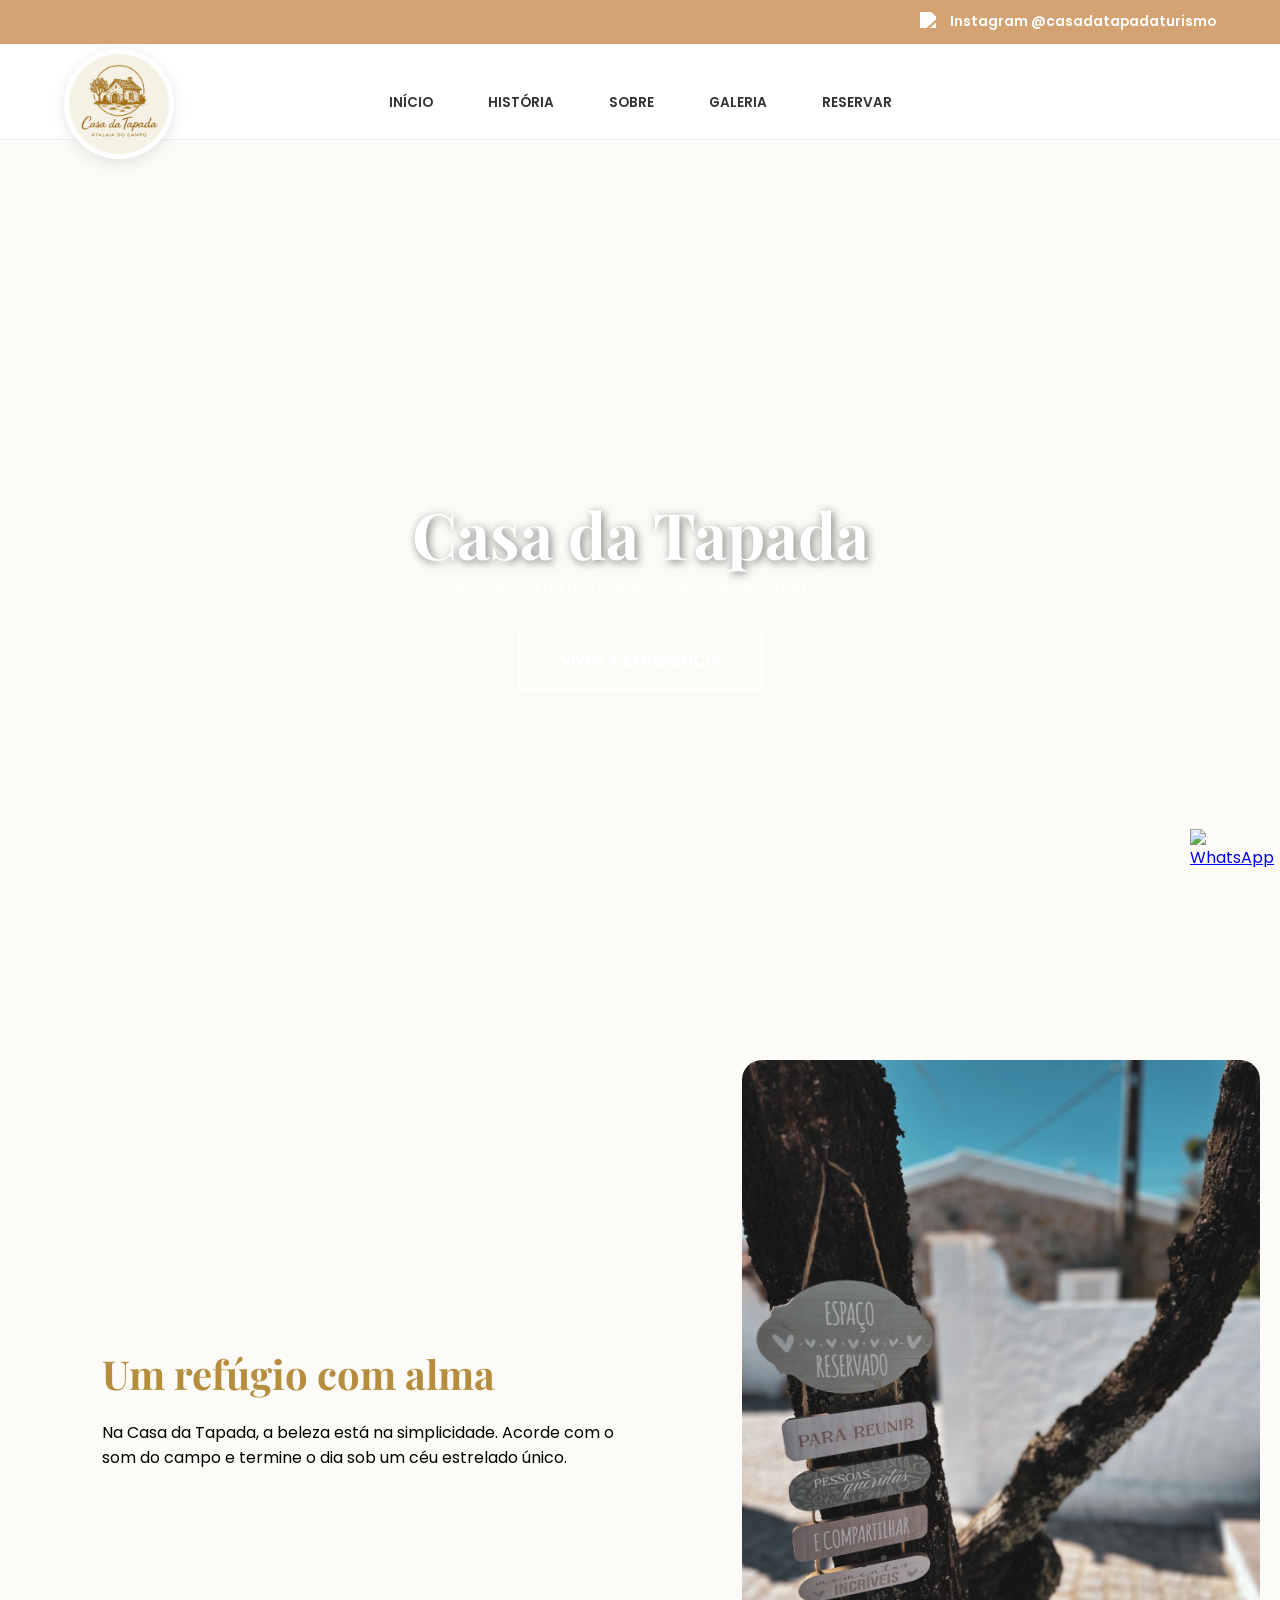
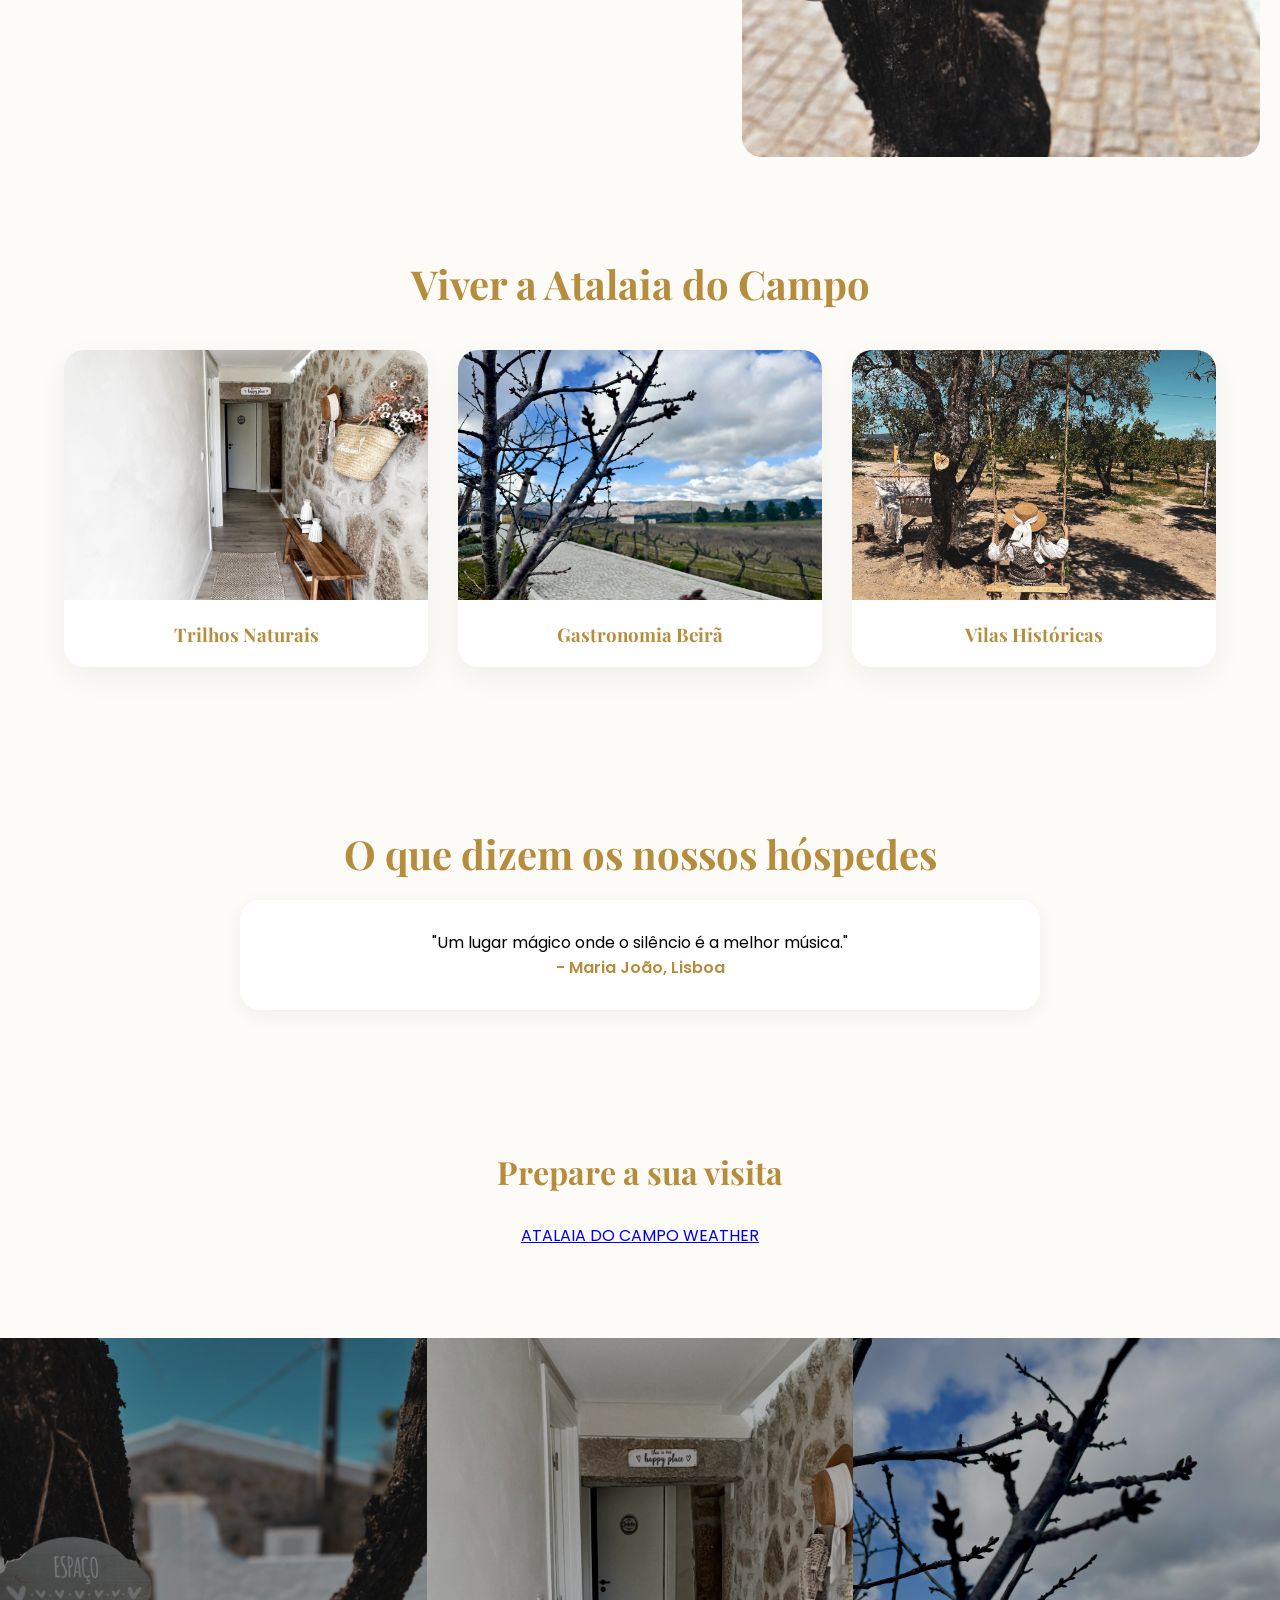
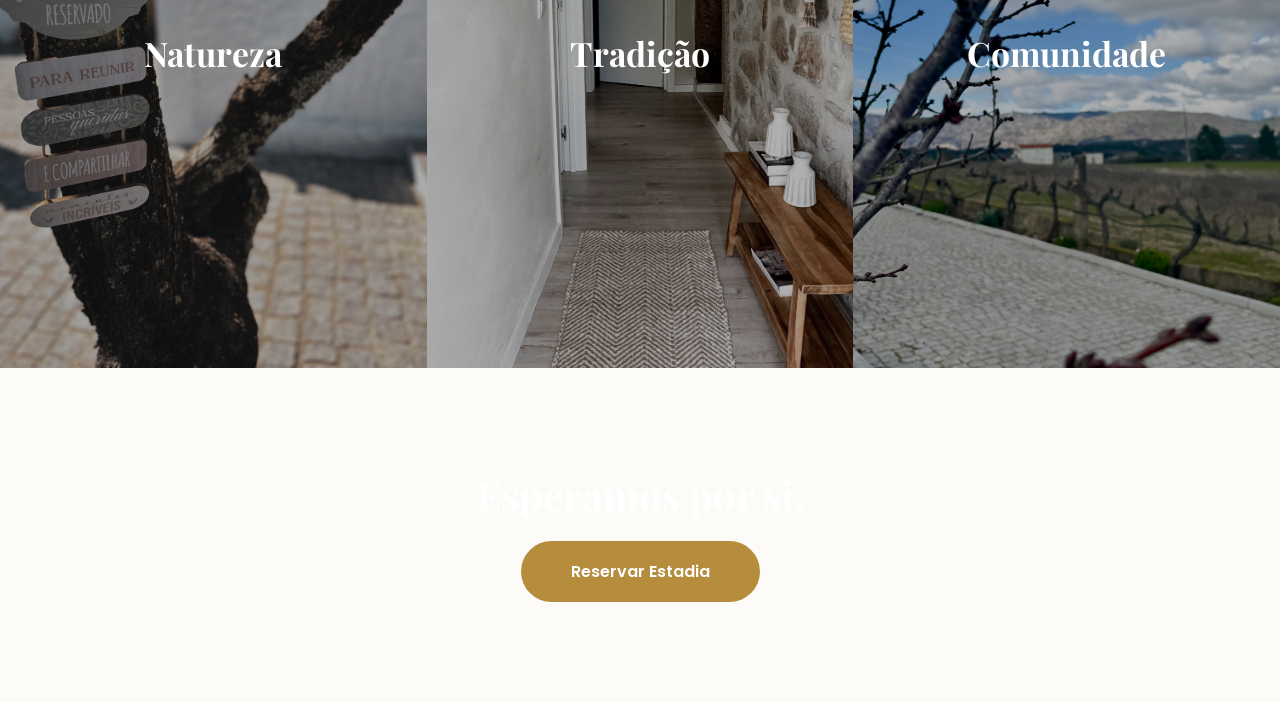
==== index.html @ 9ef747a9 "Site pagina inicial feita" ====
<!DOCTYPE html>
<html lang="pt">
<head>
    <meta charset="UTF-8">
    <meta name="viewport" content="width=device-width, initial-scale=1.0">
    <title>Casa da Tapada | Experiência Rural</title>
    <link rel="stylesheet" href="style.css">
    <link href="https://fonts.googleapis.com/css2?family=Playfair+Display:wght@400;700&family=Poppins:wght@300;400;600&display=swap" rel="stylesheet">
</head>
<body data-color="#ffffff">

    <div class="top-bar">
        <a href="https://www.instagram.com/casadatapadaturismo/" target="_blank">
            <img src="https://upload.wikimedia.org/wikipedia/commons/e/e7/Instagram_logo_2016.svg" class="insta-icon" alt="Instagram">
            Instagram @casadatapadaturismo
        </a>
    </div>

    <nav class="main-nav">
        <div class="logo-container">
            <a href="index.html"><img src="imagens/logo.jpeg" alt="Logo" class="site-logo"></a>
        </div>
        <ul class="nav-links">
            <li><a href="index.html">Início</a></li>
            <li><a href="historia.html">História</a></li>
            <li><a href="sobre.html">Sobre</a></li>
            <li><a href="galeria.html">Galeria</a></li>
            <li><a href="reservar.html">Reservar</a></li>
        </ul>
    </nav>

    <header class="hero section" data-color="#1a1a1a">
        <video autoplay muted loop playsinline id="hero-video">
            <source src="imagens/video-bg.mp4" type="video/mp4">
        </video>
        <div class="hero-content">
            <h1>Casa da Tapada</h1>
            <p>A essência da Beira Baixa na Atalaia do Campo.</p>
            <a href="#intro" class="btn-scroll">Viver a Experiência</a>
        </div>
    </header>

    <section id="intro" class="section-split section" data-color="#fdfbf7">
        <div class="split-text">
            <h2>Um refúgio com alma</h2>
            <p>Na Casa da Tapada, a beleza está na simplicidade. Acorde com o som do campo e termine o dia sob um céu estrelado único.</p>
        </div>
        <div class="split-image">
            <img src="imagens/foto1.jpeg" alt="Refúgio">
        </div>
    </section>

    <section class="section-activities section" data-color="#ffffff">
        <div class="container-atividades">
            <h2 style="font-family:'Playfair Display'; color:#b58d3d; font-size: 2.5rem; margin-bottom: 40px; text-align: center;">Viver a Atalaia do Campo</h2>
            <div class="grid-atividades">
                <div class="atividade"><img src="imagens/foto2.jpeg"><h3>Trilhos Naturais</h3></div>
                <div class="atividade"><img src="imagens/foto3.jpeg"><h3>Gastronomia Beirã</h3></div>
                <div class="atividade"><img src="imagens/foto4.jpeg"><h3>Vilas Históricas</h3></div>
            </div>
        </div>
    </section>

    <section class="section-testimonials section" data-color="#f4f1ea">
        <div class="testimonial-container" style="max-width: 800px; margin: 0 auto; text-align: center;">
            <h2 style="font-family:'Playfair Display'; color:#b58d3d; font-size: 2.5rem;">O que dizem os nossos hóspedes</h2>
            <div class="testimonial-card">
                <p>"Um lugar mágico onde o silêncio é a melhor música."</p>
                <span style="font-weight:600; color:#b58d3d;">- Maria João, Lisboa</span>
            </div>
        </div>
    </section>

    <section class="section-weather section" data-color="#ffffff">
        <div class="weather-container">
            <h3 style="font-family:'Playfair Display'; color:#b58d3d; font-size: 2rem; text-align: center;">Prepare a sua visita</h3>
            <div class="widget-box">
                <a class="weatherwidget-io" href="https://forecast7.com/en/40d05n7d43/atalaia-do-campo/" data-label_1="ATALAIA DO CAMPO" data-label_2="WEATHER" data-theme="original" data-basecolor="#d4a373" >ATALAIA DO CAMPO WEATHER</a>
                <script>!function(d,s,id){var js,fjs=d.getElementsByTagName(s)[0];if(!d.getElementById(id)){js=d.createElement(s);js.id=id;js.src='https://weatherwidget.io/js/widget.min.js';fjs.parentNode.insertBefore(js,fjs);}}(document,'script','weatherwidget-io-js');</script>
            </div>
        </div>
    </section>

    <section class="section-full-grid section" data-color="#e8e2d6">
        <div class="full-grid">
            <div class="card-full card1"><div class="overlay"><h3>Natureza</h3></div></div>
            <div class="card-full card2"><div class="overlay"><h3>Tradição</h3></div></div>
            <div class="card-full card3"><div class="overlay"><h3>Comunidade</h3></div></div>
        </div>
    </section>

    <footer class="footer-dark section" data-color="#1a1a1a">
        <h2 style="font-family:'Playfair Display'; font-size: 2.5rem;">Esperamos por si.</h2>
        <a href="reservar.html" class="btn-footer">Reservar Estadia</a>
    </footer>

    <a href="https://wa.me/351912345678" class="whatsapp-btn" target="_blank">
        <img src="https://upload.wikimedia.org/wikipedia/commons/6/6b/WhatsApp.svg" alt="WhatsApp">
    </a>

    <script>
        const sections = document.querySelectorAll('.section');
        const observer = new IntersectionObserver((entries) => {
            entries.forEach(entry => {
                if (entry.isIntersecting) {
                    document.body.style.backgroundColor = entry.target.getAttribute('data-color');
                }
            });
        }, { threshold: 0.5 });
        sections.forEach(s => observer.observe(s));
    </script>
</body>
</html>
---- style.css ----
/* 1. RESET E DEFINIÇÕES GERAIS */
* { margin: 0; padding: 0; box-sizing: border-box; }
body { 
    font-family: 'Poppins', sans-serif; 
    transition: background-color 0.8s ease; 
    overflow-x: hidden; 
    background-color: #ffffff; 
}

/* 2. BARRA SUPERIOR (Instagram + Ícone) */
.top-bar {
    background-color: #d4a373;
    padding: 12px 5%;
    display: flex;
    justify-content: flex-end;
    align-items: center;
    position: relative;
    z-index: 3000;
}

.top-bar a {
    text-decoration: none;
    color: #fff;
    font-size: 0.85rem;
    font-weight: 600;
    display: flex;
    align-items: center;
    gap: 10px;
}

.insta-icon {
    width: 20px;
    height: 20px;
    filter: brightness(0) invert(1); /* Ícone branco */
}

/* 3. MENU COM LOGO E CÁPSULAS */
.main-nav {
    display: flex;
    justify-content: center;
    align-items: center;
    padding: 45px 5% 25px 5%;
    background: #fff;
    position: sticky;
    top: 0;
    z-index: 2000;
    border-bottom: 1px solid #eee;
}

.logo-container {
    position: absolute;
    left: 5%;
    top: 5px; /* Evita que a barra castanha tape o logo */
}

.site-logo { 
    height: 110px;
    width: auto;
    border-radius: 50%;
    background: #fff;
    padding: 5px;
    box-shadow: 0 4px 15px rgba(0,0,0,0.1);
    transition: 0.3s;
}

.site-logo:hover { transform: scale(1.05); }

.nav-links { display: flex; list-style: none; gap: 15px; }

.nav-links a { 
    text-decoration: none; 
    color: #333; 
    font-weight: 600; 
    text-transform: uppercase; 
    font-size: 0.85rem; 
    position: relative; 
    z-index: 2; 
    padding: 12px 20px; 
    transition: 0.3s;
}

/* Efeito Cápsula ao passar o rato */
.nav-links a::before {
    content: ''; 
    position: absolute; 
    top: 50%; 
    left: 50%; 
    width: 0; 
    height: 42px;
    background-color: #d4a373; 
    border-radius: 25px; 
    transform: translate(-50%, -50%);
    z-index: -1; 
    transition: 0.3s; 
    opacity: 0;
}

.nav-links a:hover { color: #fff; }
.nav-links a:hover::before { width: 100%; opacity: 1; }

/* 4. PÁGINA INICIAL (Hero, Seções, etc) */
.hero { 
    height: 100vh; 
    position: relative; 
    display: flex; 
    align-items: center; 
    justify-content: center; 
    overflow: hidden; 
    color: #fff; 
    text-align: center; 
}

#hero-video { 
    position: absolute; 
    top: 0; 
    left: 0; 
    width: 100%; 
    height: 100%; 
    object-fit: cover; 
    z-index: -1; 
}

.hero h1 { 
    font-family: 'Playfair Display', serif; 
    font-size: clamp(2.5rem, 8vw, 4rem); 
    text-shadow: 2px 2px 10px rgba(0,0,0,0.5); 
}

.btn-scroll { 
    display: inline-block; 
    margin-top: 30px; 
    padding: 15px 40px; 
    border: 2px solid #fff; 
    color: #fff; 
    text-decoration: none; 
    font-weight: 600; 
    text-transform: uppercase; 
}

/* 5. SECÇÕES DINÂMICAS */
.section-split { display: flex; flex-wrap: wrap; background: transparent; }
.split-text { flex: 1; padding: 8%; display: flex; flex-direction: column; justify-content: center; }
.split-text h2 { font-family: 'Playfair Display', serif; color: #b58d3d; font-size: 2.5rem; margin-bottom: 20px; }
.split-image { flex: 1; padding: 20px; }
.split-image img { width: 100%; height: 100%; object-fit: cover; border-radius: 20px; }

.section-activities { padding: 80px 5%; text-align: center; }
.grid-atividades { display: grid; grid-template-columns: repeat(auto-fit, minmax(280px, 1fr)); gap: 30px; margin-top: 40px; }
.atividade { border-radius: 20px; overflow: hidden; background: #fff; box-shadow: 0 10px 30px rgba(0,0,0,0.05); padding-bottom: 20px; }
.atividade img { width: 100%; height: 250px; object-fit: cover; }
.atividade h3 { margin-top: 15px; color: #b58d3d; font-family: 'Playfair Display'; }

.section-testimonials { padding: 80px 10%; text-align: center; }
.testimonial-card { background: #fff; padding: 30px; border-radius: 20px; box-shadow: 0 5px 20px rgba(0,0,0,0.05); margin-top: 20px; }

.section-weather { padding: 60px 10%; text-align: center; }
.widget-box { max-width: 800px; margin: 30px auto; border-radius: 15px; overflow: hidden; }

/* 6. GRID FULL WIDTH (Imagens de Fundo) */
.full-grid { display: flex; width: 100%; height: 70vh; }
.card-full { flex: 1; position: relative; background-size: cover; background-position: center; transition: 0.7s cubic-bezier(0.4, 0, 0.2, 1); cursor: pointer; }
.card-full:hover { flex: 1.8; }

.card1 { background-image: url('imagens/foto1.jpeg'); } /* Alterei para fotos que já tens */
.card2 { background-image: url('imagens/foto2.jpeg'); }
.card3 { background-image: url('imagens/foto3.jpeg'); }

.overlay { 
    position: absolute; width: 100%; height: 100%; 
    background: rgba(0,0,0,0.3); display: flex; align-items: center; 
    justify-content: center; color: #fff; font-family: 'Playfair Display'; font-size: 1.8rem; 
}

/* 7. PÁGINAS INTERNAS E RESERVAS */
.conteudo-interno { padding: 80px 10%; text-align: center; max-width: 1000px; margin: 0 auto; }
.conteudo-interno h1 { font-family: 'Playfair Display', serif; font-size: 3rem; color: #b58d3d; margin-bottom: 20px; }
.img-interna { width: 100%; border-radius: 20px; margin-top: 30px; }

.contactos-lista {
    margin: 40px auto; max-width: 500px; text-align: left; 
    background: #fdfbf7; padding: 30px; border-radius: 20px; border: 1px solid #f0e6d2;
}
.contacto-item { margin-bottom: 20px; border-bottom: 1px solid #f0e6d2; padding-bottom: 10px; }
.contacto-item strong { color: #b58d3d; display: block; font-size: 0.8rem; text-transform: uppercase; }
.contacto-item a { text-decoration: none; color: #333; font-weight: 500; font-size: 1.1rem; }

/* 8. GRID GALERIA */
.grid-galeria { display: grid; grid-template-columns: repeat(auto-fit, minmax(300px, 1fr)); gap: 20px; padding: 40px 0; }
.grid-galeria img { width: 100%; height: 400px; object-fit: cover; border-radius: 15px; }

/* 9. RODAPÉ */
.footer-dark { padding: 100px 5%; text-align: center; color: #fff; background: transparent; }
.btn-footer { 
    display: inline-block; background: #b58d3d; color: #fff; padding: 18px 50px; 
    border-radius: 50px; text-decoration: none; font-weight: 600; margin-top: 20px; 
}

/* MOBILE */
@media (max-width: 768px) {
    .main-nav { flex-direction: column; height: auto; padding-top: 80px; }
    .logo-container { top: -60px; left: 50%; transform: translateX(-50%); }
    .nav-links { gap: 10px; flex-wrap: wrap; justify-content: center; }
    .nav-links a { font-size: 0.75rem; padding: 8px 12px; }
    .full-grid { flex-direction: column; height: auto; }
    .card-full { height: 350px; }
}

.whatsapp-btn { position: fixed; bottom: 30px; right: 30px; width: 60px; z-index: 3000; }
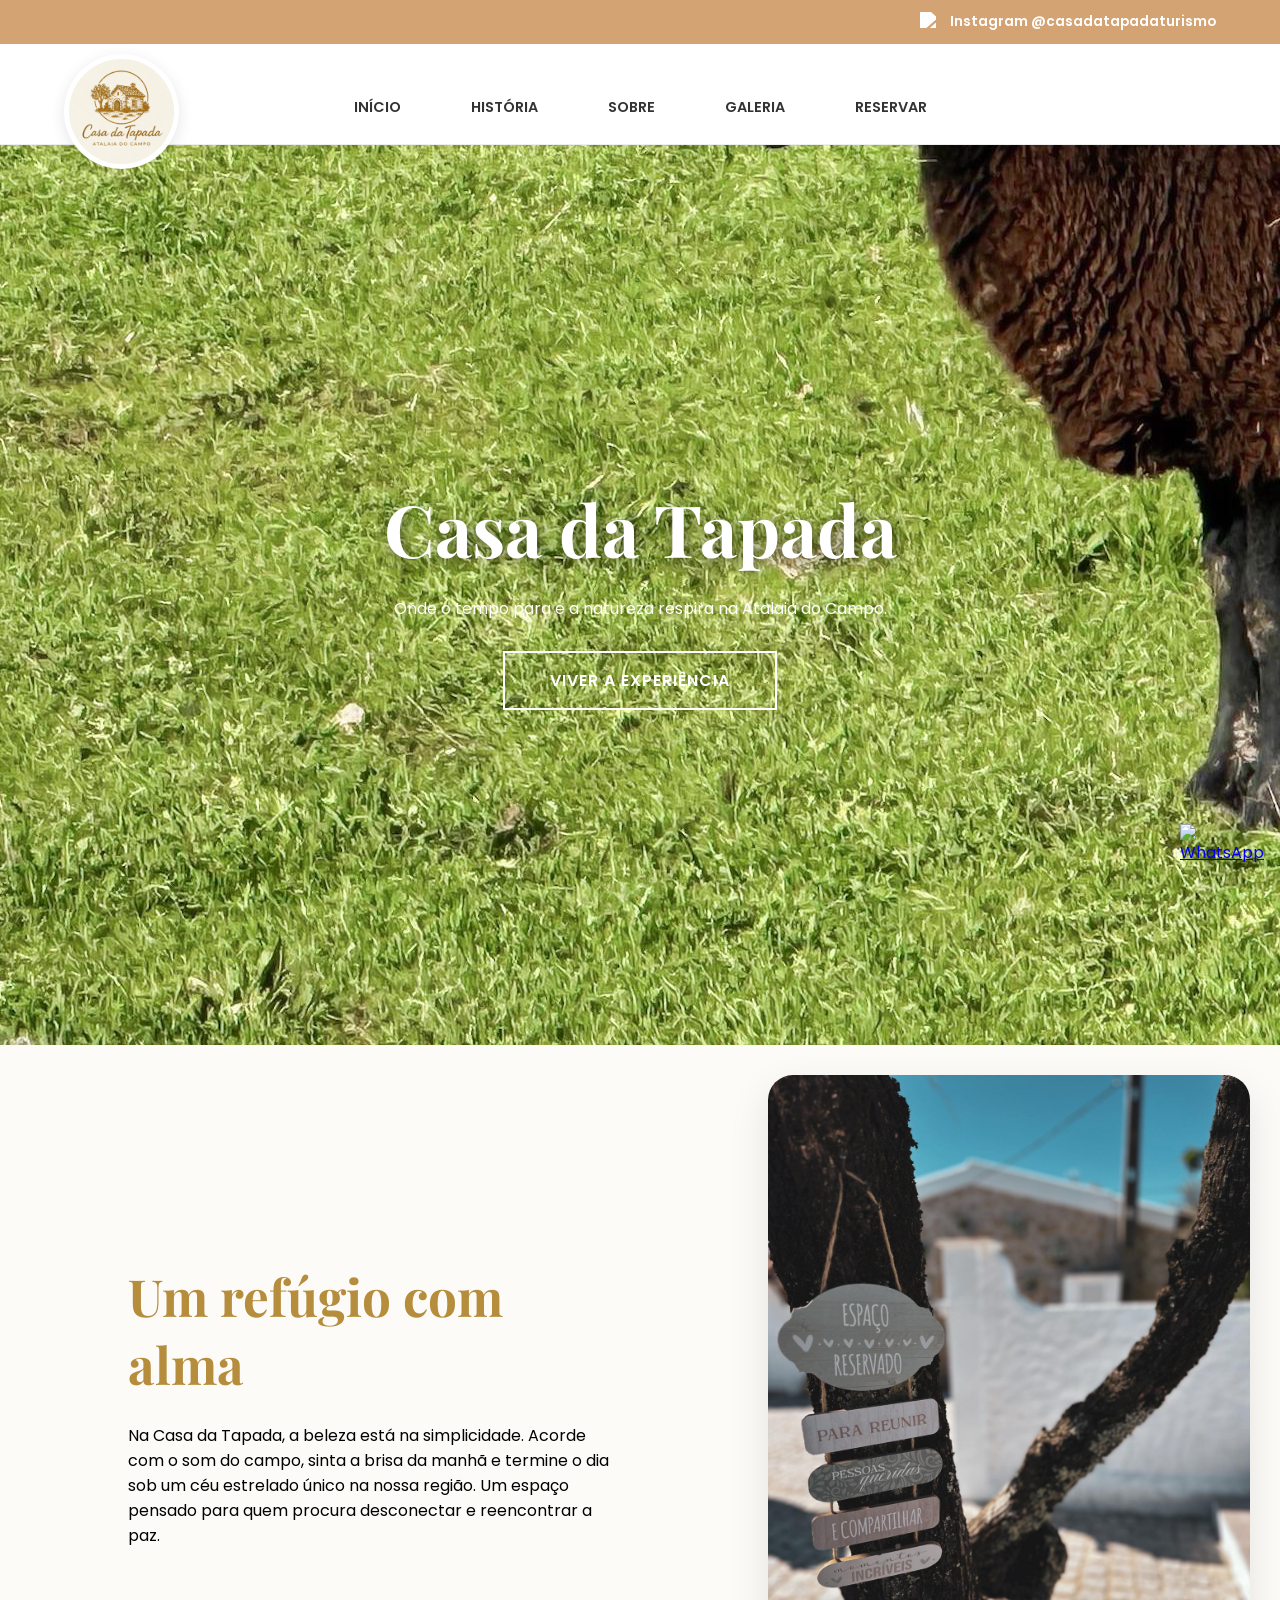
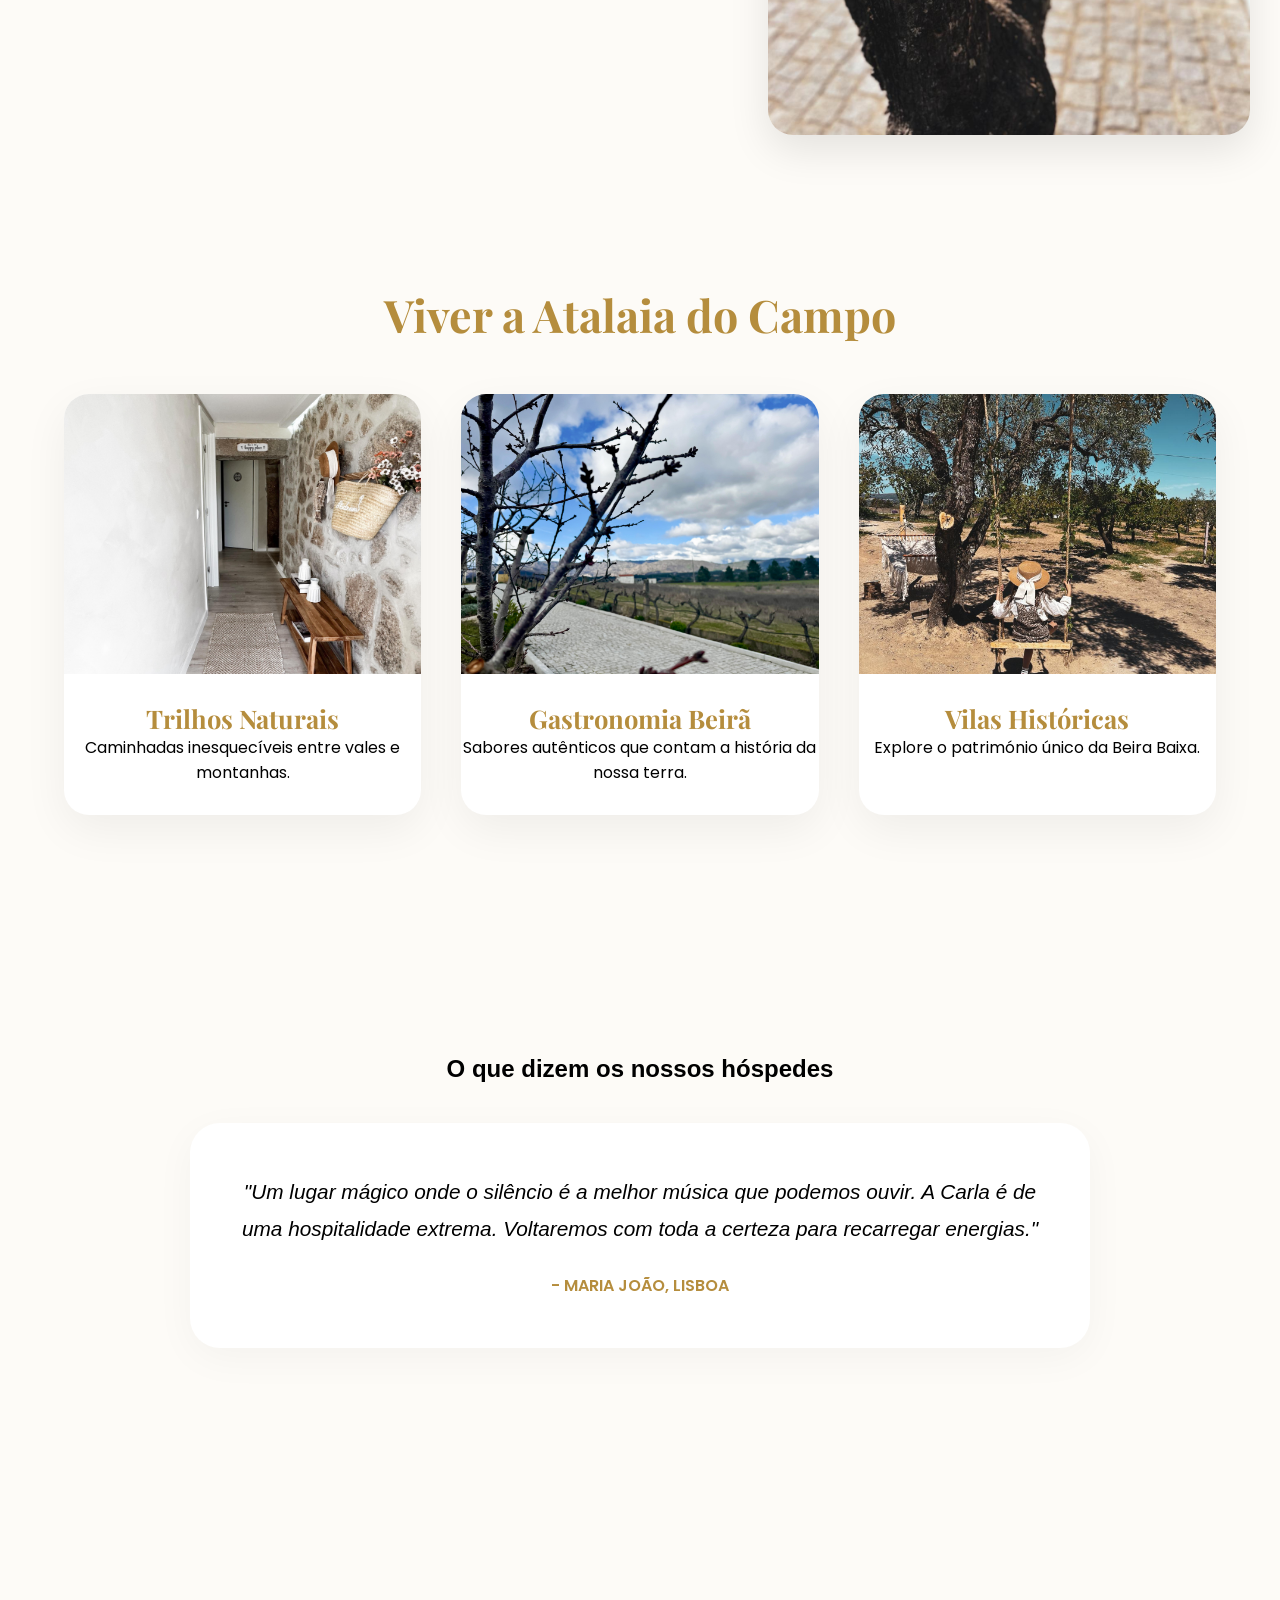
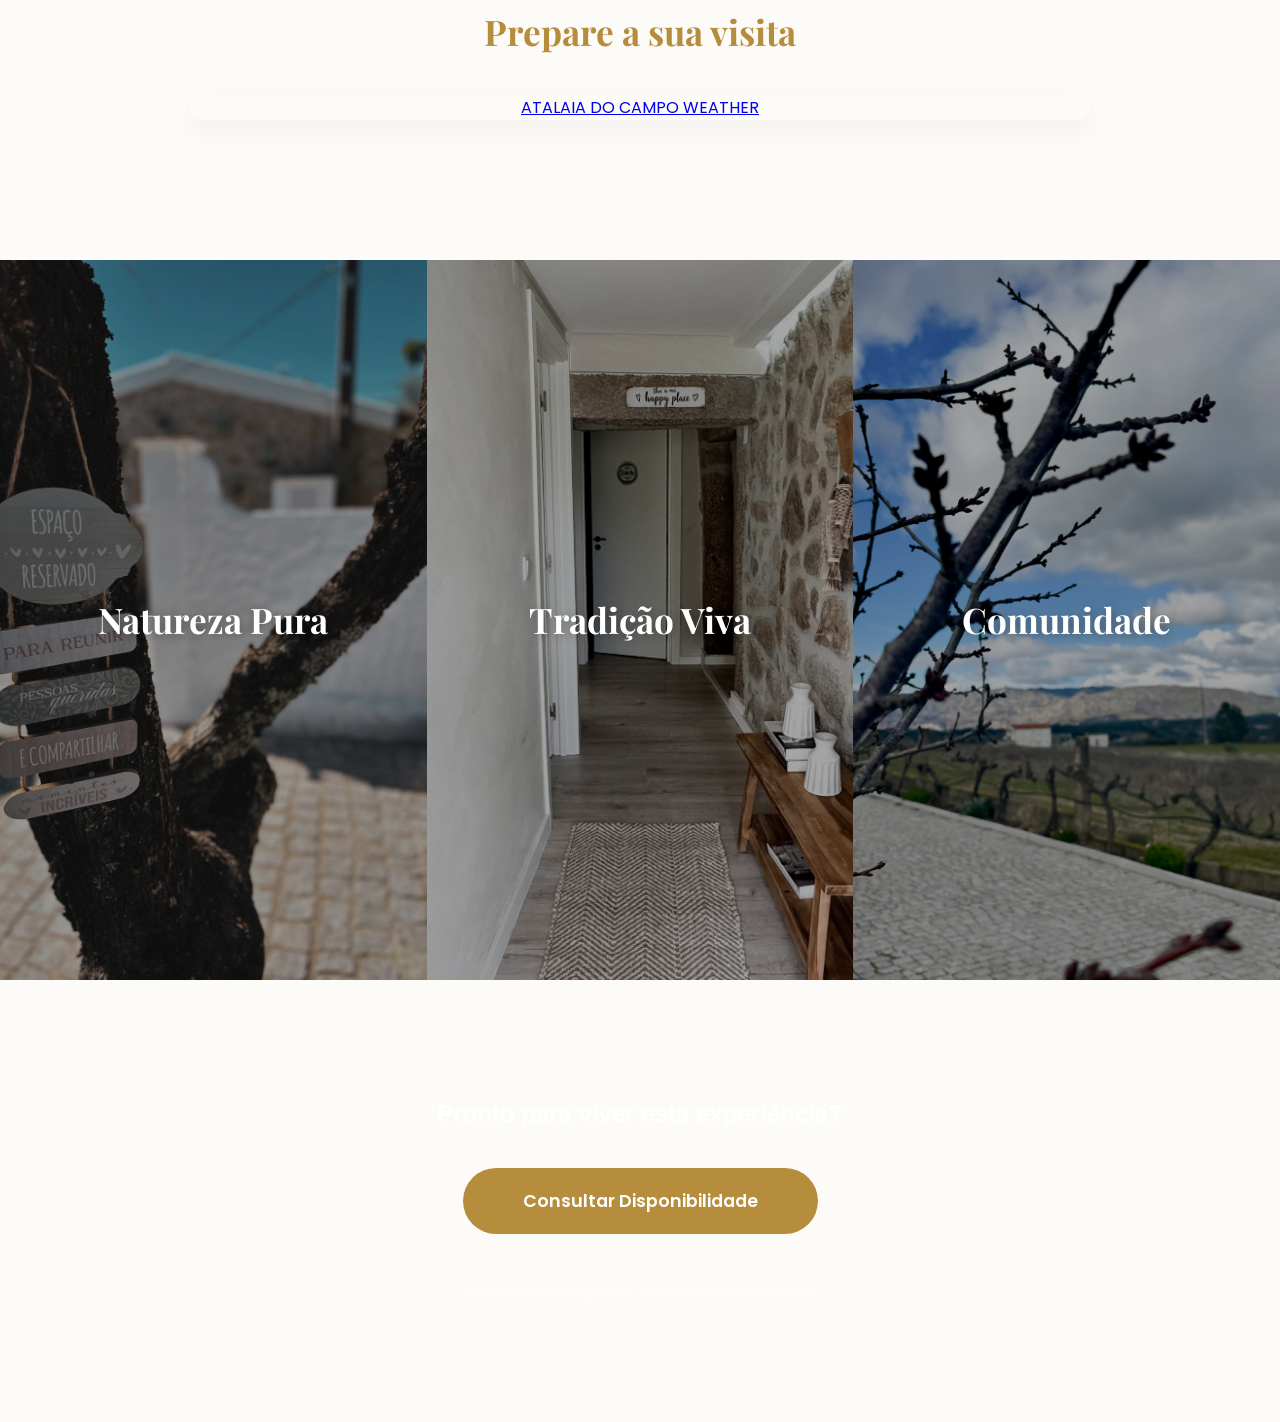
==== commit c40a25d1: "Add files via upload" ====
--- a/index.html
+++ b/index.html
@@ -18,7 +18,9 @@
 
     <nav class="main-nav">
         <div class="logo-container">
-            <a href="index.html"><img src="imagens/logo.jpeg" alt="Logo" class="site-logo"></a>
+            <a href="index.html">
+                <img src="imagens/logo.jpeg" alt="Logo Casa da Tapada" class="site-logo">
+            </a>
         </div>
         <ul class="nav-links">
             <li><a href="index.html">Início</a></li>
@@ -30,12 +32,12 @@
     </nav>
 
     <header class="hero section" data-color="#1a1a1a">
-        <video autoplay muted loop playsinline id="hero-video">
+        <video autoplay muted loop playsinline poster="imagens/hero.jpeg" id="hero-video">
             <source src="imagens/video-bg.mp4" type="video/mp4">
         </video>
         <div class="hero-content">
             <h1>Casa da Tapada</h1>
-            <p>A essência da Beira Baixa na Atalaia do Campo.</p>
+            <p>Onde o tempo para e a natureza respira na Atalaia do Campo.</p>
             <a href="#intro" class="btn-scroll">Viver a Experiência</a>
         </div>
     </header>
@@ -43,55 +45,76 @@
     <section id="intro" class="section-split section" data-color="#fdfbf7">
         <div class="split-text">
             <h2>Um refúgio com alma</h2>
-            <p>Na Casa da Tapada, a beleza está na simplicidade. Acorde com o som do campo e termine o dia sob um céu estrelado único.</p>
+            <p>Na Casa da Tapada, a beleza está na simplicidade. Acorde com o som do campo, sinta a brisa da manhã e termine o dia sob um céu estrelado único na nossa região. Um espaço pensado para quem procura desconectar e reencontrar a paz.</p>
         </div>
         <div class="split-image">
-            <img src="imagens/foto1.jpeg" alt="Refúgio">
+            <img src="imagens/foto1.jpeg" alt="Refúgio Rural">
         </div>
     </section>
 
     <section class="section-activities section" data-color="#ffffff">
         <div class="container-atividades">
-            <h2 style="font-family:'Playfair Display'; color:#b58d3d; font-size: 2.5rem; margin-bottom: 40px; text-align: center;">Viver a Atalaia do Campo</h2>
+            <h2 style="font-family:'Playfair Display'; color:#b58d3d; font-size: 2.8rem; margin-bottom: 50px; text-align: center;">Viver a Atalaia do Campo</h2>
             <div class="grid-atividades">
-                <div class="atividade"><img src="imagens/foto2.jpeg"><h3>Trilhos Naturais</h3></div>
-                <div class="atividade"><img src="imagens/foto3.jpeg"><h3>Gastronomia Beirã</h3></div>
-                <div class="atividade"><img src="imagens/foto4.jpeg"><h3>Vilas Históricas</h3></div>
+                <div class="atividade">
+                    <img src="imagens/foto2.jpeg" alt="Trilhos">
+                    <div class="atividade-info">
+                        <h3>Trilhos Naturais</h3>
+                        <p>Caminhadas inesquecíveis entre vales e montanhas.</p>
+                    </div>
+                </div>
+                <div class="atividade">
+                    <img src="imagens/foto3.jpeg" alt="Gastronomia">
+                    <div class="atividade-info">
+                        <h3>Gastronomia Beirã</h3>
+                        <p>Sabores autênticos que contam a história da nossa terra.</p>
+                    </div>
+                </div>
+                <div class="atividade">
+                    <img src="imagens/foto4.jpeg" alt="Vilas">
+                    <div class="atividade-info">
+                        <h3>Vilas Históricas</h3>
+                        <p>Explore o património único da Beira Baixa.</p>
+                    </div>
+                </div>
             </div>
         </div>
     </section>
 
     <section class="section-testimonials section" data-color="#f4f1ea">
-        <div class="testimonial-container" style="max-width: 800px; margin: 0 auto; text-align: center;">
-            <h2 style="font-family:'Playfair Display'; color:#b58d3d; font-size: 2.5rem;">O que dizem os nossos hóspedes</h2>
+        <div class="testimonial-container">
+            <h2>O que dizem os nossos hóspedes</h2>
             <div class="testimonial-card">
-                <p>"Um lugar mágico onde o silêncio é a melhor música."</p>
-                <span style="font-weight:600; color:#b58d3d;">- Maria João, Lisboa</span>
+                <p>"Um lugar mágico onde o silêncio é a melhor música que podemos ouvir. A Carla é de uma hospitalidade extrema. Voltaremos com toda a certeza para recarregar energias."</p>
+                <span>- Maria João, Lisboa</span>
             </div>
         </div>
     </section>
 
     <section class="section-weather section" data-color="#ffffff">
         <div class="weather-container">
-            <h3 style="font-family:'Playfair Display'; color:#b58d3d; font-size: 2rem; text-align: center;">Prepare a sua visita</h3>
+            <h3 style="font-family:'Playfair Display'; color:#b58d3d; font-size: 2.2rem; text-align: center;">Prepare a sua visita</h3>
             <div class="widget-box">
                 <a class="weatherwidget-io" href="https://forecast7.com/en/40d05n7d43/atalaia-do-campo/" data-label_1="ATALAIA DO CAMPO" data-label_2="WEATHER" data-theme="original" data-basecolor="#d4a373" >ATALAIA DO CAMPO WEATHER</a>
-                <script>!function(d,s,id){var js,fjs=d.getElementsByTagName(s)[0];if(!d.getElementById(id)){js=d.createElement(s);js.id=id;js.src='https://weatherwidget.io/js/widget.min.js';fjs.parentNode.insertBefore(js,fjs);}}(document,'script','weatherwidget-io-js');</script>
+                <script>
+                !function(d,s,id){var js,fjs=d.getElementsByTagName(s)[0];if(!d.getElementById(id)){js=d.createElement(s);js.id=id;js.src='https://weatherwidget.io/js/widget.min.js';fjs.parentNode.insertBefore(js,fjs);}}(document,'script','weatherwidget-io-js');
+                </script>
             </div>
         </div>
     </section>
 
     <section class="section-full-grid section" data-color="#e8e2d6">
         <div class="full-grid">
-            <div class="card-full card1"><div class="overlay"><h3>Natureza</h3></div></div>
-            <div class="card-full card2"><div class="overlay"><h3>Tradição</h3></div></div>
+            <div class="card-full card1"><div class="overlay"><h3>Natureza Pura</h3></div></div>
+            <div class="card-full card2"><div class="overlay"><h3>Tradição Viva</h3></div></div>
             <div class="card-full card3"><div class="overlay"><h3>Comunidade</h3></div></div>
         </div>
     </section>
 
     <footer class="footer-dark section" data-color="#1a1a1a">
-        <h2 style="font-family:'Playfair Display'; font-size: 2.5rem;">Esperamos por si.</h2>
-        <a href="reservar.html" class="btn-footer">Reservar Estadia</a>
+        <h2>Pronto para viver esta experiência?</h2>
+        <a href="reservar.html" class="btn-footer">Consultar Disponibilidade</a>
+        <p style="margin-top: 50px; opacity: 0.5; font-size: 0.8rem;">© 2026 Casa da Tapada - Atalaia do Campo, Fundão</p>
     </footer>
 
     <a href="https://wa.me/351912345678" class="whatsapp-btn" target="_blank">
--- a/style.css
+++ b/style.css
@@ -1,10 +1,10 @@
-/* 1. RESET E DEFINIÇÕES GERAIS */
+/* 1. CONFIGURAÇÕES GERAIS */
 * { margin: 0; padding: 0; box-sizing: border-box; }
 body { 
     font-family: 'Poppins', sans-serif; 
     transition: background-color 0.8s ease; 
     overflow-x: hidden; 
-    background-color: #ffffff; 
+    background-color: #fff;
 }
 
 /* 2. BARRA SUPERIOR (Instagram + Ícone) */
@@ -15,7 +15,7 @@
     justify-content: flex-end;
     align-items: center;
     position: relative;
-    z-index: 3000;
+    z-index: 4000; /* Garante que fica sempre no topo */
 }
 
 .top-bar a {
@@ -31,30 +31,30 @@
 .insta-icon {
     width: 20px;
     height: 20px;
-    filter: brightness(0) invert(1); /* Ícone branco */
-}
-
-/* 3. MENU COM LOGO E CÁPSULAS */
+    filter: brightness(0) invert(1);
+}
+
+/* 3. MENU E LOGO (Corrigido para o Logo não ser tapado) */
 .main-nav {
     display: flex;
     justify-content: center;
     align-items: center;
-    padding: 45px 5% 25px 5%;
+    padding: 50px 5% 25px 5%; /* Espaço extra no topo para o logo */
     background: #fff;
     position: sticky;
     top: 0;
-    z-index: 2000;
+    z-index: 3000;
     border-bottom: 1px solid #eee;
 }
 
 .logo-container {
     position: absolute;
     left: 5%;
-    top: 5px; /* Evita que a barra castanha tape o logo */
+    top: 10px; /* Logo desce um pouco para fugir da barra castanha */
 }
 
 .site-logo { 
-    height: 110px;
+    height: 115px; /* Logo grande e visível */
     width: auto;
     border-radius: 50%;
     background: #fff;
@@ -63,42 +63,40 @@
     transition: 0.3s;
 }
 
-.site-logo:hover { transform: scale(1.05); }
-
-.nav-links { display: flex; list-style: none; gap: 15px; }
+.nav-links { display: flex; list-style: none; gap: 20px; }
 
 .nav-links a { 
     text-decoration: none; 
     color: #333; 
     font-weight: 600; 
     text-transform: uppercase; 
-    font-size: 0.85rem; 
+    font-size: 0.9rem; 
     position: relative; 
     z-index: 2; 
-    padding: 12px 20px; 
+    padding: 12px 25px; 
     transition: 0.3s;
 }
 
-/* Efeito Cápsula ao passar o rato */
+/* Efeito Cápsula nas Nav Links */
 .nav-links a::before {
     content: ''; 
     position: absolute; 
     top: 50%; 
     left: 50%; 
     width: 0; 
-    height: 42px;
+    height: 45px;
     background-color: #d4a373; 
-    border-radius: 25px; 
+    border-radius: 30px; 
     transform: translate(-50%, -50%);
     z-index: -1; 
     transition: 0.3s; 
     opacity: 0;
 }
 
-.nav-links a:hover { color: #fff; }
+.nav-links a:hover { color: #fff; transform: scale(1.1); }
 .nav-links a:hover::before { width: 100%; opacity: 1; }
 
-/* 4. PÁGINA INICIAL (Hero, Seções, etc) */
+/* 4. HERO VIDEO (Correção Full-Screen) */
 .hero { 
     height: 100vh; 
     position: relative; 
@@ -112,97 +110,103 @@
 
 #hero-video { 
     position: absolute; 
-    top: 0; 
-    left: 0; 
-    width: 100%; 
-    height: 100%; 
+    top: 50%; 
+    left: 50%; 
+    min-width: 100%; 
+    min-height: 100%; 
+    width: auto; 
+    height: auto; 
+    z-index: -1; 
+    transform: translate(-50%, -50%);
     object-fit: cover; 
-    z-index: -1; 
-}
+}
+
+.hero-content { position: relative; z-index: 10; padding: 0 20px; }
 
 .hero h1 { 
     font-family: 'Playfair Display', serif; 
-    font-size: clamp(2.5rem, 8vw, 4rem); 
-    text-shadow: 2px 2px 10px rgba(0,0,0,0.5); 
+    font-size: clamp(2.5rem, 8vw, 4.5rem); 
+    text-shadow: 2px 2px 15px rgba(0,0,0,0.6); 
+    margin-bottom: 20px;
 }
 
 .btn-scroll { 
     display: inline-block; 
     margin-top: 30px; 
-    padding: 15px 40px; 
+    padding: 15px 45px; 
     border: 2px solid #fff; 
     color: #fff; 
     text-decoration: none; 
     font-weight: 600; 
     text-transform: uppercase; 
+    letter-spacing: 1px;
 }
 
 /* 5. SECÇÕES DINÂMICAS */
-.section-split { display: flex; flex-wrap: wrap; background: transparent; }
-.split-text { flex: 1; padding: 8%; display: flex; flex-direction: column; justify-content: center; }
-.split-text h2 { font-family: 'Playfair Display', serif; color: #b58d3d; font-size: 2.5rem; margin-bottom: 20px; }
-.split-image { flex: 1; padding: 20px; }
-.split-image img { width: 100%; height: 100%; object-fit: cover; border-radius: 20px; }
-
-.section-activities { padding: 80px 5%; text-align: center; }
-.grid-atividades { display: grid; grid-template-columns: repeat(auto-fit, minmax(280px, 1fr)); gap: 30px; margin-top: 40px; }
-.atividade { border-radius: 20px; overflow: hidden; background: #fff; box-shadow: 0 10px 30px rgba(0,0,0,0.05); padding-bottom: 20px; }
-.atividade img { width: 100%; height: 250px; object-fit: cover; }
-.atividade h3 { margin-top: 15px; color: #b58d3d; font-family: 'Playfair Display'; }
-
-.section-testimonials { padding: 80px 10%; text-align: center; }
-.testimonial-card { background: #fff; padding: 30px; border-radius: 20px; box-shadow: 0 5px 20px rgba(0,0,0,0.05); margin-top: 20px; }
-
-.section-weather { padding: 60px 10%; text-align: center; }
-.widget-box { max-width: 800px; margin: 30px auto; border-radius: 15px; overflow: hidden; }
-
-/* 6. GRID FULL WIDTH (Imagens de Fundo) */
-.full-grid { display: flex; width: 100%; height: 70vh; }
-.card-full { flex: 1; position: relative; background-size: cover; background-position: center; transition: 0.7s cubic-bezier(0.4, 0, 0.2, 1); cursor: pointer; }
-.card-full:hover { flex: 1.8; }
-
-.card1 { background-image: url('imagens/foto1.jpeg'); } /* Alterei para fotos que já tens */
+.section-split { display: flex; flex-wrap: wrap; min-height: 80vh; }
+.split-text { flex: 1; min-width: 350px; padding: 10%; display: flex; flex-direction: column; justify-content: center; }
+.split-text h2 { font-family: 'Playfair Display', serif; color: #b58d3d; font-size: 3.2rem; margin-bottom: 25px; }
+.split-image { flex: 1; min-width: 350px; padding: 30px; }
+.split-image img { width: 100%; height: 100%; object-fit: cover; border-radius: 25px; box-shadow: 0 15px 40px rgba(0,0,0,0.1); }
+
+/* ATIVIDADES */
+.section-activities { padding: 120px 5%; text-align: center; }
+.grid-atividades { display: grid; grid-template-columns: repeat(auto-fit, minmax(300px, 1fr)); gap: 40px; margin-top: 50px; }
+.atividade { border-radius: 25px; overflow: hidden; background: #fff; box-shadow: 0 15px 45px rgba(0,0,0,0.06); padding-bottom: 30px; transition: 0.3s; }
+.atividade:hover { transform: translateY(-10px); }
+.atividade img { width: 100%; height: 280px; object-fit: cover; }
+.atividade h3 { margin-top: 20px; font-family: 'Playfair Display', serif; color: #b58d3d; font-size: 1.6rem; }
+
+/* TESTEMUNHOS */
+.section-testimonials { padding: 120px 10%; text-align: center; }
+.testimonial-card { background: #fff; padding: 50px; border-radius: 30px; box-shadow: 0 10px 40px rgba(0,0,0,0.04); max-width: 900px; margin: 40px auto; }
+.testimonial-card p { font-style: italic; font-size: 1.3rem; line-height: 1.8; margin-bottom: 25px; }
+.testimonial-card span { font-weight: 600; color: #b58d3d; font-size: 1rem; text-transform: uppercase; }
+
+/* TEMPO */
+.section-weather { padding: 100px 10%; text-align: center; }
+.widget-box { max-width: 900px; margin: 40px auto; border-radius: 20px; overflow: hidden; box-shadow: 0 10px 30px rgba(0,0,0,0.05); }
+
+/* 6. GRELHA TOTAL */
+.full-grid { display: flex; width: 100%; height: 80vh; }
+.card-full { flex: 1; position: relative; background-size: cover; background-position: center; transition: 0.8s cubic-bezier(0.4, 0, 0.2, 1); cursor: pointer; }
+.card-full:hover { flex: 2; }
+.card1 { background-image: url('imagens/foto1.jpeg'); }
 .card2 { background-image: url('imagens/foto2.jpeg'); }
 .card3 { background-image: url('imagens/foto3.jpeg'); }
-
-.overlay { 
-    position: absolute; width: 100%; height: 100%; 
-    background: rgba(0,0,0,0.3); display: flex; align-items: center; 
-    justify-content: center; color: #fff; font-family: 'Playfair Display'; font-size: 1.8rem; 
-}
-
-/* 7. PÁGINAS INTERNAS E RESERVAS */
-.conteudo-interno { padding: 80px 10%; text-align: center; max-width: 1000px; margin: 0 auto; }
-.conteudo-interno h1 { font-family: 'Playfair Display', serif; font-size: 3rem; color: #b58d3d; margin-bottom: 20px; }
-.img-interna { width: 100%; border-radius: 20px; margin-top: 30px; }
-
-.contactos-lista {
-    margin: 40px auto; max-width: 500px; text-align: left; 
-    background: #fdfbf7; padding: 30px; border-radius: 20px; border: 1px solid #f0e6d2;
-}
-.contacto-item { margin-bottom: 20px; border-bottom: 1px solid #f0e6d2; padding-bottom: 10px; }
-.contacto-item strong { color: #b58d3d; display: block; font-size: 0.8rem; text-transform: uppercase; }
-.contacto-item a { text-decoration: none; color: #333; font-weight: 500; font-size: 1.1rem; }
+.overlay { position: absolute; width: 100%; height: 100%; background: rgba(0,0,0,0.35); display: flex; align-items: center; justify-content: center; color: #fff; }
+.overlay h3 { font-family: 'Playfair Display', serif; font-size: 2.2rem; text-shadow: 2px 2px 10px rgba(0,0,0,0.3); }
+
+/* 7. PÁGINAS INTERNAS */
+.conteudo-interno { padding: 120px 10%; text-align: center; max-width: 1200px; margin: 0 auto; min-height: 85vh; }
+.conteudo-interno h1 { font-family: 'Playfair Display', serif; font-size: 3.5rem; color: #b58d3d; margin-bottom: 30px; }
+.conteudo-interno p { font-size: 1.1rem; line-height: 1.8; color: #555; max-width: 850px; margin: 0 auto; }
+.img-interna { width: 100%; border-radius: 25px; margin-top: 50px; box-shadow: 0 15px 40px rgba(0,0,0,0.1); }
+
+/* CONTACTOS RESERVA */
+.contactos-lista { margin: 50px auto; max-width: 550px; text-align: left; background: #fdfbf7; padding: 40px; border-radius: 25px; border: 1px solid #f0e6d2; }
+.contacto-item { margin-bottom: 25px; border-bottom: 1px solid #f0e6d2; padding-bottom: 15px; }
+.contacto-item strong { color: #b58d3d; display: block; font-size: 0.85rem; text-transform: uppercase; margin-bottom: 5px; }
+.contacto-item a { text-decoration: none; color: #333; font-weight: 500; font-size: 1.2rem; }
 
 /* 8. GRID GALERIA */
-.grid-galeria { display: grid; grid-template-columns: repeat(auto-fit, minmax(300px, 1fr)); gap: 20px; padding: 40px 0; }
-.grid-galeria img { width: 100%; height: 400px; object-fit: cover; border-radius: 15px; }
-
-/* 9. RODAPÉ */
-.footer-dark { padding: 100px 5%; text-align: center; color: #fff; background: transparent; }
-.btn-footer { 
-    display: inline-block; background: #b58d3d; color: #fff; padding: 18px 50px; 
-    border-radius: 50px; text-decoration: none; font-weight: 600; margin-top: 20px; 
-}
+.grid-galeria { display: grid; grid-template-columns: repeat(auto-fit, minmax(350px, 1fr)); gap: 25px; padding: 50px 0; }
+.grid-galeria img { width: 100%; height: 450px; object-fit: cover; border-radius: 20px; transition: 0.4s; }
+.grid-galeria img:hover { transform: scale(1.02); }
+
+/* FOOTER */
+.footer-dark { padding: 120px 10%; text-align: center; color: #fff; }
+.btn-footer { display: inline-block; background: #b58d3d; color: #fff; padding: 20px 60px; border-radius: 60px; text-decoration: none; font-weight: 600; margin-top: 40px; font-size: 1.1rem; transition: 0.3s; }
+.btn-footer:hover { transform: scale(1.05); background-color: #a37c32; }
 
 /* MOBILE */
 @media (max-width: 768px) {
-    .main-nav { flex-direction: column; height: auto; padding-top: 80px; }
-    .logo-container { top: -60px; left: 50%; transform: translateX(-50%); }
-    .nav-links { gap: 10px; flex-wrap: wrap; justify-content: center; }
-    .nav-links a { font-size: 0.75rem; padding: 8px 12px; }
+    .main-nav { flex-direction: column; padding-top: 90px; }
+    .logo-container { top: -75px; left: 50%; transform: translateX(-50%); }
+    .nav-links { gap: 8px; flex-wrap: wrap; justify-content: center; }
+    .nav-links a { font-size: 0.75rem; padding: 10px 15px; }
     .full-grid { flex-direction: column; height: auto; }
-    .card-full { height: 350px; }
-}
-
-.whatsapp-btn { position: fixed; bottom: 30px; right: 30px; width: 60px; z-index: 3000; }+    .card-full { height: 400px; }
+}
+
+.whatsapp-btn { position: fixed; bottom: 35px; right: 35px; width: 65px; z-index: 5000; }
